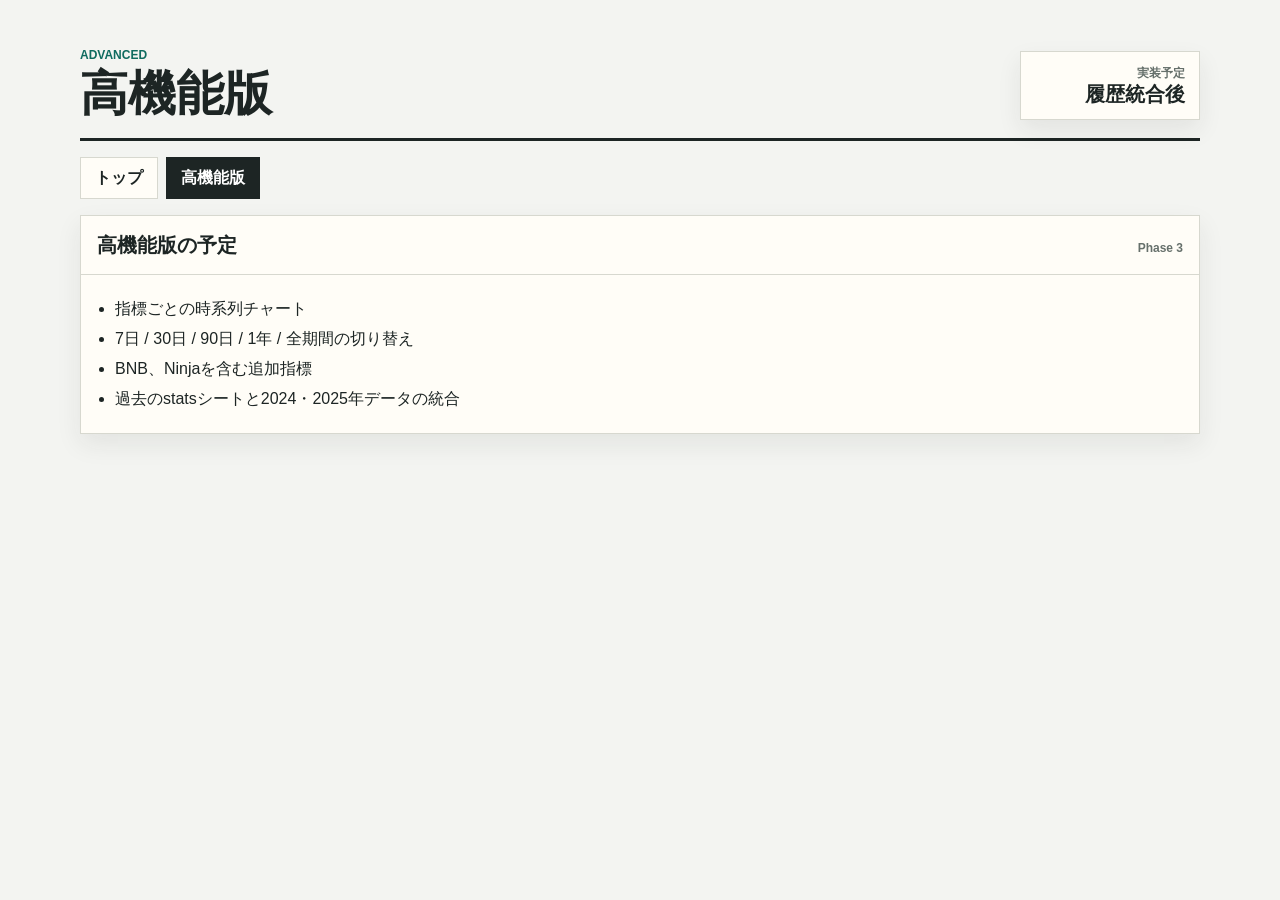
==== advanced.html @ 90aaec24 "Set up web-side market aggregation" ====
<!DOCTYPE html>
<html lang="ja">
<head>
  <meta charset="UTF-8">
  <meta name="viewport" content="width=device-width, initial-scale=1.0">
  <title>高機能版 | 一般＆暗号通貨マーケット情報</title>
  <link rel="stylesheet" href="css/style.css">
</head>
<body>
  <main class="page-shell">
    <header class="site-header">
      <div>
        <p class="kicker">Advanced</p>
        <h1>高機能版</h1>
      </div>
      <div class="updated-box">
        <span>実装予定</span>
        <strong>履歴統合後</strong>
      </div>
    </header>

    <nav class="top-nav" aria-label="ページ">
      <a href="index.html">トップ</a>
      <a class="active" href="advanced.html">高機能版</a>
    </nav>

    <section class="news-section">
      <div class="panel-header">
        <h2>高機能版の予定</h2>
        <span>Phase 3</span>
      </div>
      <ul class="todo-list">
        <li>指標ごとの時系列チャート</li>
        <li>7日 / 30日 / 90日 / 1年 / 全期間の切り替え</li>
        <li>BNB、Ninjaを含む追加指標</li>
        <li>過去のstatsシートと2024・2025年データの統合</li>
      </ul>
    </section>
  </main>
</body>
</html>
---- css/style.css ----
:root {
  color-scheme: light;
  --bg: #f3f4f1;
  --paper: #fffdf7;
  --ink: #1d2524;
  --muted: #66706b;
  --line: #d7d8cf;
  --accent: #0f6b5f;
  --accent-weak: #e5f1ee;
  --up: #0c7a42;
  --down: #b22a2a;
  --flat: #5f6663;
  --shadow: 0 10px 24px rgba(32, 38, 35, 0.08);
}

* {
  box-sizing: border-box;
}

body {
  margin: 0;
  background: var(--bg);
  color: var(--ink);
  font-family: -apple-system, BlinkMacSystemFont, "Segoe UI", sans-serif;
  line-height: 1.5;
}

a {
  color: var(--accent);
}

.page-shell {
  width: min(1120px, calc(100% - 28px));
  margin: 0 auto;
  padding: 24px 0 40px;
}

.site-header {
  display: flex;
  align-items: flex-end;
  justify-content: space-between;
  gap: 20px;
  padding: 22px 0 18px;
  border-bottom: 3px solid var(--ink);
}

.kicker {
  margin: 0 0 4px;
  color: var(--accent);
  font-size: 12px;
  font-weight: 800;
  letter-spacing: 0;
  text-transform: uppercase;
}

h1,
h2,
h3,
p {
  margin-top: 0;
}

h1 {
  margin-bottom: 0;
  font-size: clamp(28px, 5vw, 48px);
  letter-spacing: 0;
  line-height: 1.08;
}

.updated-box {
  min-width: 180px;
  padding: 12px 14px;
  background: var(--paper);
  border: 1px solid var(--line);
  box-shadow: var(--shadow);
  text-align: right;
}

.updated-box span {
  display: block;
  color: var(--muted);
  font-size: 12px;
  font-weight: 700;
}

.updated-box strong {
  display: block;
  font-size: 20px;
  line-height: 1.25;
}

.top-nav {
  display: flex;
  gap: 8px;
  margin: 16px 0;
}

.top-nav a {
  min-height: 38px;
  padding: 8px 14px;
  border: 1px solid var(--line);
  background: var(--paper);
  color: var(--ink);
  text-decoration: none;
  font-weight: 800;
}

.top-nav a.active {
  background: var(--ink);
  border-color: var(--ink);
  color: #fff;
}

.status-line {
  margin: 0 0 16px;
  padding: 10px 12px;
  background: var(--accent-weak);
  border-left: 4px solid var(--accent);
  color: var(--muted);
  font-size: 13px;
  font-weight: 700;
}

.status-line.error {
  background: #fae9e7;
  border-left-color: var(--down);
  color: var(--down);
}

.control-panel {
  display: flex;
  align-items: center;
  justify-content: space-between;
  gap: 12px;
  margin: 0 0 16px;
  padding: 12px;
  background: var(--paper);
  border: 1px solid var(--line);
  box-shadow: var(--shadow);
}

.date-control {
  display: flex;
  align-items: center;
  gap: 8px;
  color: var(--muted);
  font-size: 12px;
  font-weight: 900;
}

.date-control input,
.chart-date-control input {
  min-height: 34px;
  padding: 5px 8px;
  border: 1px solid var(--line);
  background: #f6f7f3;
  color: var(--ink);
  font: inherit;
  font-size: 13px;
  font-weight: 800;
}

.market-layout {
  display: grid;
  grid-template-columns: repeat(2, minmax(0, 1fr));
  gap: 16px;
}

.panel,
.chart-section,
.news-section {
  background: var(--paper);
  border: 1px solid var(--line);
  box-shadow: var(--shadow);
}

.panel-header {
  display: flex;
  justify-content: space-between;
  gap: 12px;
  align-items: baseline;
  padding: 14px 16px;
  border-bottom: 1px solid var(--line);
}

.panel-header h2 {
  margin: 0;
  font-size: 20px;
}

.panel-note {
  margin: 4px 0 0;
  color: var(--muted);
  font-size: 12px;
  font-weight: 800;
}

.panel-header span {
  color: var(--muted);
  font-size: 12px;
  font-weight: 800;
}

.quote-list {
  display: grid;
}

.quote-row {
  display: grid;
  grid-template-columns: minmax(100px, 1fr) minmax(130px, auto) minmax(82px, auto);
  align-items: center;
  min-height: 58px;
  gap: 12px;
  padding: 12px 16px;
  border-bottom: 1px solid var(--line);
}

.quote-row:last-child {
  border-bottom: 0;
}

.quote-name {
  font-size: 16px;
  font-weight: 900;
}

.quote-price {
  font-variant-numeric: tabular-nums;
  font-size: 24px;
  font-weight: 900;
  text-align: right;
}

.quote-change {
  min-width: 76px;
  padding: 4px 8px;
  border: 1px solid currentColor;
  font-variant-numeric: tabular-nums;
  font-size: 14px;
  font-weight: 900;
  text-align: right;
}

.quote-change.up {
  color: var(--up);
  background: #e7f3ec;
}

.quote-change.down {
  color: var(--down);
  background: #fae9e7;
}

.quote-change.flat {
  color: var(--flat);
  background: #ecefeb;
}

.quote-row.is-error .quote-price {
  color: var(--muted);
}

.chart-section {
  margin-top: 16px;
}

.chart-toolbar {
  display: grid;
  gap: 10px;
  padding: 12px 16px 0;
}

.chart-range-controls {
  display: flex;
  flex-wrap: wrap;
  gap: 6px;
}

.chart-range-toggle {
  min-height: 32px;
  padding: 5px 10px;
  border: 1px solid var(--line);
  background: #f6f7f3;
  color: var(--ink);
  font: inherit;
  font-size: 12px;
  font-weight: 900;
  cursor: pointer;
}

.chart-range-toggle.active {
  background: var(--ink);
  border-color: var(--ink);
  color: #fff;
}

.chart-custom-range {
  display: grid;
  grid-template-columns: repeat(2, minmax(0, 220px));
  gap: 10px;
  align-items: end;
}

.chart-date-control {
  display: grid;
  gap: 6px;
  color: var(--muted);
  font-size: 12px;
  font-weight: 900;
}

.chart-controls {
  display: flex;
  gap: 6px;
  align-items: center;
}

.chart-toggle {
  min-height: 32px;
  padding: 5px 10px;
  border: 1px solid var(--line);
  background: #f6f7f3;
  color: var(--ink);
  font: inherit;
  font-size: 12px;
  font-weight: 900;
  cursor: pointer;
}

.chart-toggle.active {
  background: var(--accent);
  border-color: var(--accent);
  color: #fff;
}

.chart-wrap {
  padding: 10px 12px 14px;
  overflow-x: auto;
}

#trend-chart {
  display: block;
  width: 100%;
  min-width: 560px;
  border: 1px solid var(--line);
  background: var(--paper);
}

.news-section {
  margin-top: 16px;
}

.news-list {
  padding: 14px 16px;
}

.empty-text {
  margin: 0;
  color: var(--muted);
  font-weight: 700;
}

.news-item {
  display: grid;
  grid-template-columns: 120px 1fr auto;
  gap: 12px;
  padding: 10px 0;
  border-bottom: 1px solid var(--line);
}

.news-source {
  color: var(--muted);
  font-size: 12px;
  font-weight: 900;
  text-transform: uppercase;
}

.post-box {
  padding: 14px 16px 16px;
  border-top: 1px solid var(--line);
}

.post-box h3 {
  margin-bottom: 8px;
  font-size: 16px;
}

.post-box pre {
  min-height: 90px;
  margin: 0;
  padding: 12px;
  overflow: auto;
  background: #f6f7f3;
  border: 1px solid var(--line);
  white-space: pre-wrap;
  font-family: ui-monospace, SFMono-Regular, Menlo, Consolas, monospace;
  font-size: 13px;
}

.todo-list {
  margin: 0;
  padding: 16px 16px 16px 34px;
}

.todo-list li {
  margin: 6px 0;
}

@media (max-width: 760px) {
  .page-shell {
    width: min(100% - 18px, 1120px);
    padding-top: 10px;
  }

  .site-header {
    display: block;
  }

  .updated-box {
    margin-top: 14px;
    text-align: left;
  }

  .market-layout {
    grid-template-columns: 1fr;
  }

  .control-panel {
    align-items: stretch;
    flex-direction: column;
  }

  .date-control,
  .date-control input {
    width: 100%;
  }

  .date-control {
    align-items: stretch;
    flex-direction: column;
  }

  .panel-header {
    align-items: flex-start;
    flex-direction: column;
  }

  .chart-toolbar {
    padding-inline: 12px;
  }

  .chart-custom-range {
    grid-template-columns: 1fr;
  }

  .chart-controls {
    width: 100%;
  }

  .chart-toggle {
    flex: 1;
  }

  .quote-row {
    grid-template-columns: 1fr auto;
  }

  .quote-change {
    grid-column: 2;
  }

  .news-item {
    grid-template-columns: 1fr;
    gap: 4px;
  }
}
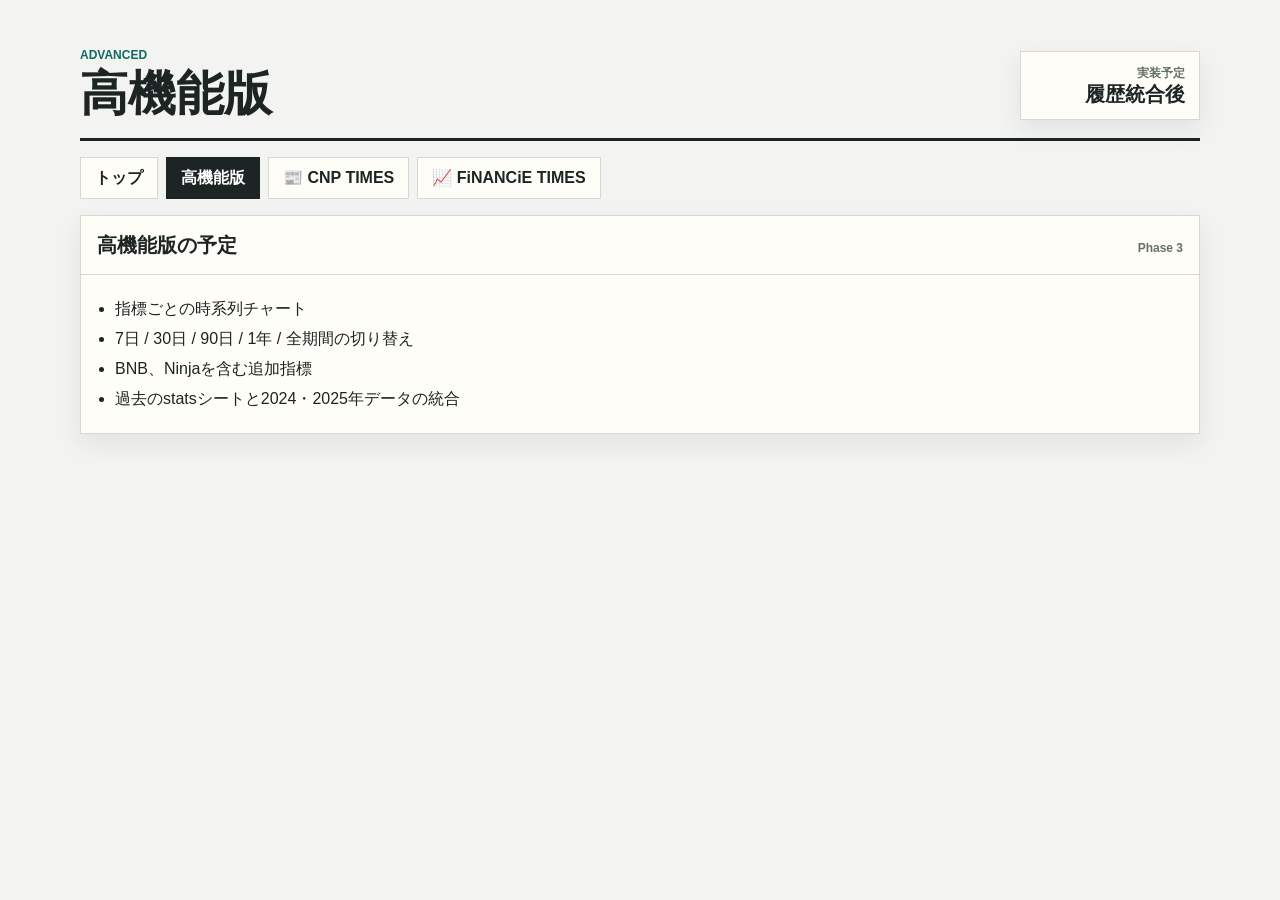
==== commit aebe8dac: "feat: 実行時刻を6:00/6:10 JSTに変更、CNP/FiNANCiE TIMESへの相互リンク追加 Co-Authored-By: Claude Fable 5 <noreply@anth" ====
--- a/advanced.html
+++ b/advanced.html
@@ -22,6 +22,8 @@
     <nav class="top-nav" aria-label="ページ">
       <a href="index.html">トップ</a>
       <a class="active" href="advanced.html">高機能版</a>
+      <a href="https://ruku-practice.github.io/cnp-times/">📰 CNP TIMES</a>
+      <a href="https://ruku-practice.github.io/financie-times-web/">📈 FiNANCiE TIMES</a>
     </nav>
 
     <section class="news-section">
--- a/css/style.css
+++ b/css/style.css
@@ -207,7 +207,7 @@
 
 .quote-row {
   display: grid;
-  grid-template-columns: minmax(100px, 1fr) minmax(130px, auto) minmax(82px, auto);
+  grid-template-columns: minmax(90px, 1fr) minmax(120px, auto) minmax(78px, auto) minmax(78px, auto);
   align-items: center;
   min-height: 58px;
   gap: 12px;
@@ -466,7 +466,18 @@
   }
 
   .quote-change {
-    grid-column: 2;
+    grid-column: auto;
+  }
+
+  .quote-change[data-label]::before {
+    content: attr(data-label) " ";
+    font-size: 10px;
+    font-weight: 700;
+    opacity: 0.75;
+  }
+
+  .quote-change[data-label="前日比"] {
+    justify-self: start;
   }
 
   .news-item {
